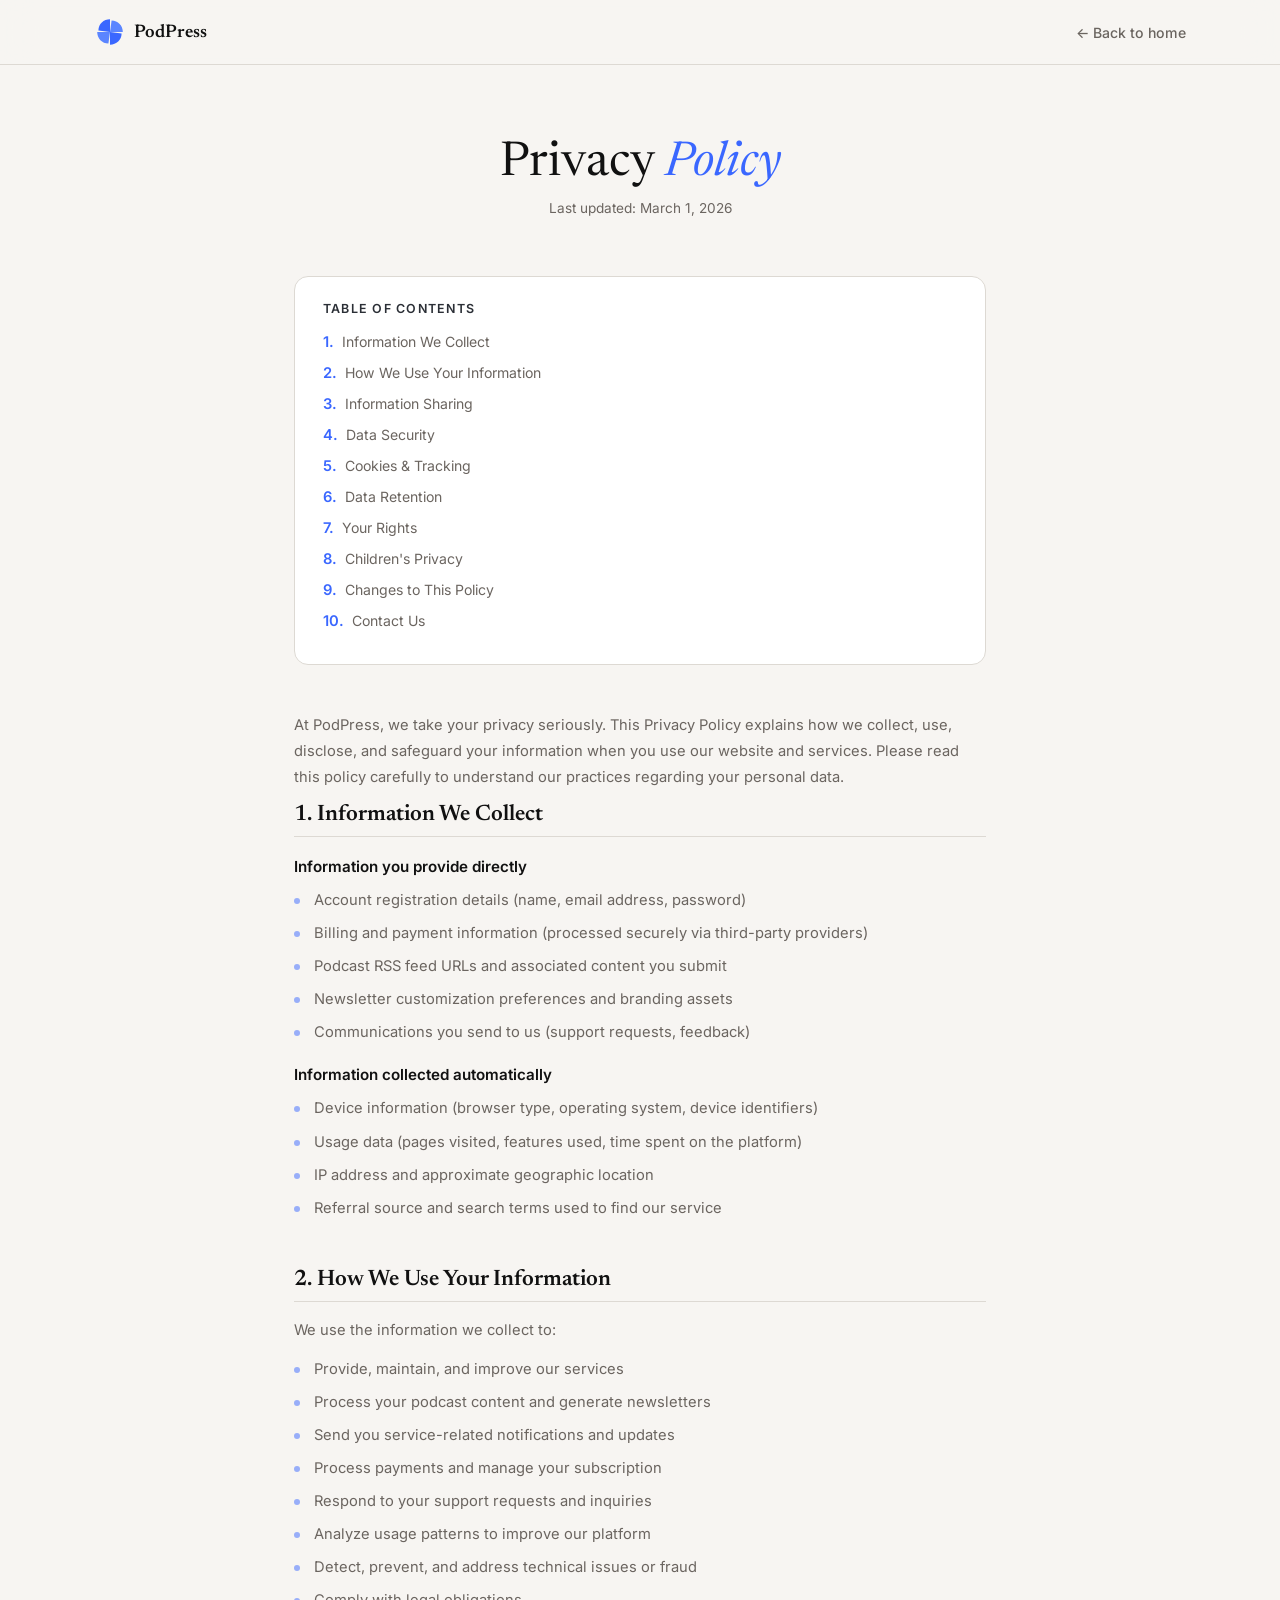
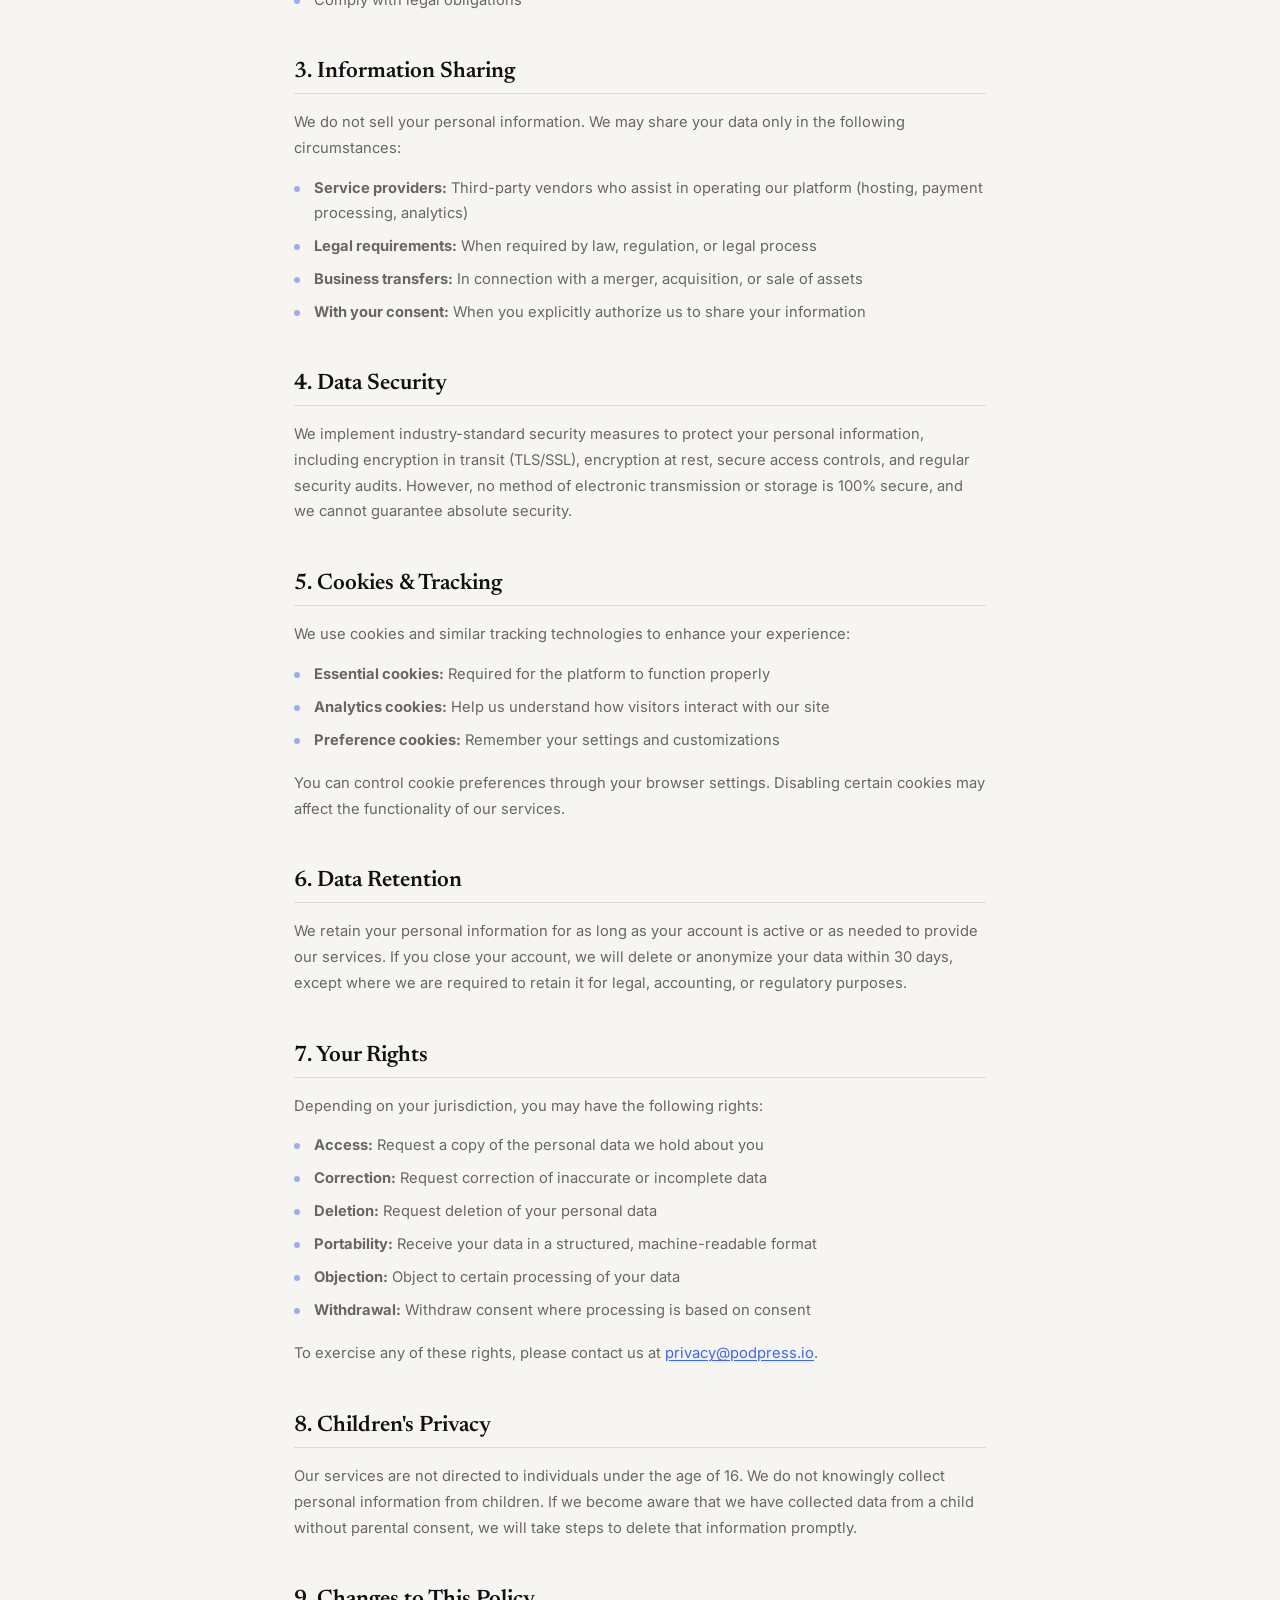
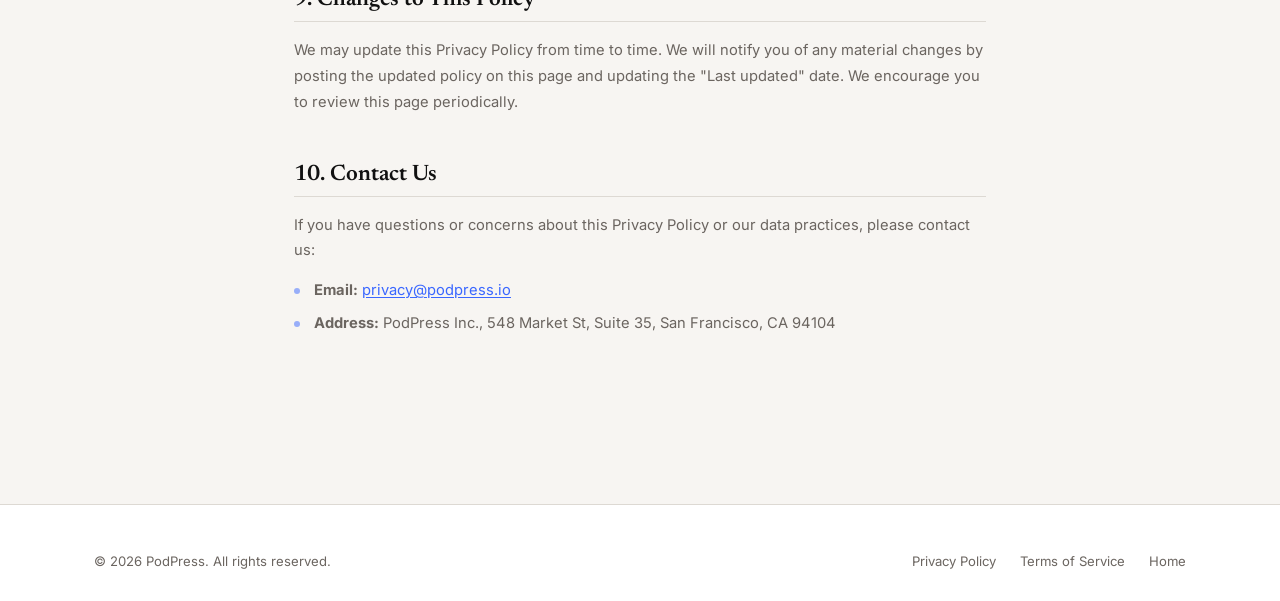
==== privacy.html @ ce77e9a1 "Add Privacy Policy and Terms of Service pages, link from footer Co-Authored-By: Claude Opus 4.6 <nor" ====
<!DOCTYPE html>
<html lang="en">
<head>
  <meta charset="UTF-8" />
  <meta name="viewport" content="width=device-width, initial-scale=1.0" />
  <title>Privacy Policy — PodPress</title>
  <meta name="description" content="PodPress Privacy Policy. Learn how we collect, use, and protect your personal data." />
  <link rel="preconnect" href="https://fonts.googleapis.com" />
  <link rel="preconnect" href="https://fonts.gstatic.com" crossorigin />
  <link href="https://fonts.googleapis.com/css2?family=Newsreader:ital,opsz,wght@0,6..72,400;0,6..72,500;0,6..72,600;0,6..72,700;1,6..72,400;1,6..72,500;1,6..72,600&family=Inter:wght@400;500;600;700&display=swap" rel="stylesheet" />
  <style>
    *, *::before, *::after { margin: 0; padding: 0; box-sizing: border-box; }
    :root {
      --ink: #111111;
      --porcelain: #F7F5F2;
      --slate: #2B2F36;
      --ampersand: #FF5A1F;
      --cornflower: #3A67FF;
      --bg: var(--porcelain);
      --surface: #ffffff;
      --border: #DDD9D3;
      --text: var(--ink);
      --text-muted: #6B6560;
      --radius: 14px;
      --radius-full: 999px;
      --font-display: 'Newsreader', Georgia, serif;
      --font-body: 'Inter', -apple-system, sans-serif;
    }
    html { scroll-behavior: smooth; font-size: 16px; }
    body {
      font-family: var(--font-body);
      background: var(--bg);
      color: var(--text);
      -webkit-font-smoothing: antialiased;
    }
    a { color: inherit; text-decoration: none; }

    /* Navbar */
    .navbar {
      position: fixed; top: 0; left: 0; right: 0; z-index: 1000;
      padding: 16px 0;
      background: rgba(247, 245, 242, 0.9);
      backdrop-filter: blur(16px);
      border-bottom: 1px solid var(--border);
    }
    .container { max-width: 1140px; margin: 0 auto; padding: 0 24px; }
    .navbar .container { display: flex; align-items: center; justify-content: space-between; }
    .nav-logo { display: flex; align-items: center; gap: 8px; font-family: var(--font-display); font-size: 1.15rem; font-weight: 600; }
    .logo-icon { width: 32px; height: 32px; }
    .logo-icon svg { width: 100%; height: 100%; }
    .nav-back {
      font-size: 0.88rem; font-weight: 500; color: var(--text-muted);
      display: flex; align-items: center; gap: 6px; transition: color 0.2s;
    }
    .nav-back:hover { color: var(--ink); }

    /* Legal page layout */
    .legal-hero {
      padding: 140px 0 60px;
      text-align: center;
    }
    .legal-hero h1 {
      font-family: var(--font-display);
      font-size: clamp(2rem, 4vw, 3rem);
      font-weight: 400;
      margin-bottom: 12px;
    }
    .legal-hero h1 em { font-style: italic; color: var(--cornflower); }
    .legal-hero .updated {
      font-size: 0.85rem;
      color: var(--text-muted);
    }

    .legal-content {
      max-width: 740px;
      margin: 0 auto;
      padding: 0 24px 120px;
    }
    .legal-content section {
      margin-bottom: 48px;
      padding: 0;
    }
    .legal-content h2 {
      font-family: var(--font-display);
      font-size: 1.4rem;
      font-weight: 600;
      margin-bottom: 16px;
      color: var(--ink);
      padding-bottom: 10px;
      border-bottom: 1px solid var(--border);
    }
    .legal-content h3 {
      font-size: 0.95rem;
      font-weight: 600;
      margin: 20px 0 8px;
      color: var(--ink);
    }
    .legal-content p {
      font-size: 0.92rem;
      line-height: 1.75;
      color: var(--text-muted);
      margin-bottom: 14px;
    }
    .legal-content ul {
      list-style: none;
      margin: 12px 0 18px;
      padding: 0;
    }
    .legal-content li {
      font-size: 0.92rem;
      line-height: 1.7;
      color: var(--text-muted);
      padding-left: 20px;
      position: relative;
      margin-bottom: 8px;
    }
    .legal-content li::before {
      content: '';
      position: absolute;
      left: 0;
      top: 10px;
      width: 6px;
      height: 6px;
      border-radius: 50%;
      background: var(--cornflower);
      opacity: 0.5;
    }
    .legal-content a {
      color: var(--cornflower);
      text-decoration: underline;
      text-underline-offset: 2px;
    }
    .legal-content a:hover { color: #2850d9; }

    /* Table of contents */
    .legal-toc {
      background: var(--surface);
      border: 1px solid var(--border);
      border-radius: var(--radius);
      padding: 24px 28px;
      margin-bottom: 48px;
    }
    .legal-toc h3 {
      font-size: 0.78rem;
      font-weight: 600;
      text-transform: uppercase;
      letter-spacing: 0.1em;
      color: var(--slate);
      margin: 0 0 14px;
    }
    .legal-toc ol {
      list-style: none;
      counter-reset: toc;
      padding: 0;
      margin: 0;
    }
    .legal-toc li {
      counter-increment: toc;
      padding-left: 0;
      margin-bottom: 6px;
    }
    .legal-toc li::before {
      content: counter(toc) '.';
      position: static;
      width: auto; height: auto;
      background: none; border-radius: 0;
      font-weight: 600;
      color: var(--cornflower);
      margin-right: 8px;
      opacity: 1;
    }
    .legal-toc a {
      text-decoration: none;
      color: var(--text-muted);
      font-size: 0.88rem;
    }
    .legal-toc a:hover { color: var(--ink); }

    /* Footer */
    .footer {
      background: var(--surface);
      padding: 48px 0 32px;
      border-top: 1px solid var(--border);
    }
    .footer-inner {
      display: flex;
      align-items: center;
      justify-content: space-between;
    }
    .footer-inner span {
      font-size: 0.82rem;
      color: var(--text-muted);
    }
    .footer-links { display: flex; gap: 24px; }
    .footer-links a {
      font-size: 0.82rem;
      color: var(--text-muted);
      transition: color 0.2s;
    }
    .footer-links a:hover { color: var(--cornflower); }

    @media (max-width: 768px) {
      .legal-hero { padding: 120px 0 40px; }
      .legal-content section { margin-bottom: 36px; }
      .footer-inner { flex-direction: column; gap: 16px; text-align: center; }
    }
  </style>
</head>
<body>

  <!-- Navbar -->
  <nav class="navbar">
    <div class="container">
      <a href="index.html" class="nav-logo">
        <div class="logo-icon"><svg viewBox="0 0 40 40" fill="none" xmlns="http://www.w3.org/2000/svg"><path d="M20 20L20 4C12 4 5.5 10 5.5 18Z" fill="#3A67FF"/><path d="M20 20L36 20C36 12 30 5.5 22 5.5Z" fill="#5B85FF"/><path d="M20 20L20 36C28 36 34.5 30 34.5 22Z" fill="#3A67FF"/><path d="M20 20L4 20C4 28 10 34.5 18 34.5Z" fill="#5B85FF"/></svg></div>
        PodPress
      </a>
      <a href="index.html" class="nav-back">&larr; Back to home</a>
    </div>
  </nav>

  <!-- Hero -->
  <div class="legal-hero">
    <h1>Privacy <em>Policy</em></h1>
    <p class="updated">Last updated: March 1, 2026</p>
  </div>

  <!-- Content -->
  <div class="legal-content">

    <div class="legal-toc">
      <h3>Table of Contents</h3>
      <ol>
        <li><a href="#info-collect">Information We Collect</a></li>
        <li><a href="#info-use">How We Use Your Information</a></li>
        <li><a href="#info-share">Information Sharing</a></li>
        <li><a href="#data-security">Data Security</a></li>
        <li><a href="#cookies">Cookies &amp; Tracking</a></li>
        <li><a href="#data-retention">Data Retention</a></li>
        <li><a href="#your-rights">Your Rights</a></li>
        <li><a href="#children">Children's Privacy</a></li>
        <li><a href="#changes">Changes to This Policy</a></li>
        <li><a href="#contact">Contact Us</a></li>
      </ol>
    </div>

    <p>At PodPress, we take your privacy seriously. This Privacy Policy explains how we collect, use, disclose, and safeguard your information when you use our website and services. Please read this policy carefully to understand our practices regarding your personal data.</p>

    <section id="info-collect">
      <h2>1. Information We Collect</h2>
      <h3>Information you provide directly</h3>
      <ul>
        <li>Account registration details (name, email address, password)</li>
        <li>Billing and payment information (processed securely via third-party providers)</li>
        <li>Podcast RSS feed URLs and associated content you submit</li>
        <li>Newsletter customization preferences and branding assets</li>
        <li>Communications you send to us (support requests, feedback)</li>
      </ul>
      <h3>Information collected automatically</h3>
      <ul>
        <li>Device information (browser type, operating system, device identifiers)</li>
        <li>Usage data (pages visited, features used, time spent on the platform)</li>
        <li>IP address and approximate geographic location</li>
        <li>Referral source and search terms used to find our service</li>
      </ul>
    </section>

    <section id="info-use">
      <h2>2. How We Use Your Information</h2>
      <p>We use the information we collect to:</p>
      <ul>
        <li>Provide, maintain, and improve our services</li>
        <li>Process your podcast content and generate newsletters</li>
        <li>Send you service-related notifications and updates</li>
        <li>Process payments and manage your subscription</li>
        <li>Respond to your support requests and inquiries</li>
        <li>Analyze usage patterns to improve our platform</li>
        <li>Detect, prevent, and address technical issues or fraud</li>
        <li>Comply with legal obligations</li>
      </ul>
    </section>

    <section id="info-share">
      <h2>3. Information Sharing</h2>
      <p>We do not sell your personal information. We may share your data only in the following circumstances:</p>
      <ul>
        <li><strong>Service providers:</strong> Third-party vendors who assist in operating our platform (hosting, payment processing, analytics)</li>
        <li><strong>Legal requirements:</strong> When required by law, regulation, or legal process</li>
        <li><strong>Business transfers:</strong> In connection with a merger, acquisition, or sale of assets</li>
        <li><strong>With your consent:</strong> When you explicitly authorize us to share your information</li>
      </ul>
    </section>

    <section id="data-security">
      <h2>4. Data Security</h2>
      <p>We implement industry-standard security measures to protect your personal information, including encryption in transit (TLS/SSL), encryption at rest, secure access controls, and regular security audits. However, no method of electronic transmission or storage is 100% secure, and we cannot guarantee absolute security.</p>
    </section>

    <section id="cookies">
      <h2>5. Cookies &amp; Tracking</h2>
      <p>We use cookies and similar tracking technologies to enhance your experience:</p>
      <ul>
        <li><strong>Essential cookies:</strong> Required for the platform to function properly</li>
        <li><strong>Analytics cookies:</strong> Help us understand how visitors interact with our site</li>
        <li><strong>Preference cookies:</strong> Remember your settings and customizations</li>
      </ul>
      <p>You can control cookie preferences through your browser settings. Disabling certain cookies may affect the functionality of our services.</p>
    </section>

    <section id="data-retention">
      <h2>6. Data Retention</h2>
      <p>We retain your personal information for as long as your account is active or as needed to provide our services. If you close your account, we will delete or anonymize your data within 30 days, except where we are required to retain it for legal, accounting, or regulatory purposes.</p>
    </section>

    <section id="your-rights">
      <h2>7. Your Rights</h2>
      <p>Depending on your jurisdiction, you may have the following rights:</p>
      <ul>
        <li><strong>Access:</strong> Request a copy of the personal data we hold about you</li>
        <li><strong>Correction:</strong> Request correction of inaccurate or incomplete data</li>
        <li><strong>Deletion:</strong> Request deletion of your personal data</li>
        <li><strong>Portability:</strong> Receive your data in a structured, machine-readable format</li>
        <li><strong>Objection:</strong> Object to certain processing of your data</li>
        <li><strong>Withdrawal:</strong> Withdraw consent where processing is based on consent</li>
      </ul>
      <p>To exercise any of these rights, please contact us at <a href="mailto:privacy@podpress.io">privacy@podpress.io</a>.</p>
    </section>

    <section id="children">
      <h2>8. Children's Privacy</h2>
      <p>Our services are not directed to individuals under the age of 16. We do not knowingly collect personal information from children. If we become aware that we have collected data from a child without parental consent, we will take steps to delete that information promptly.</p>
    </section>

    <section id="changes">
      <h2>9. Changes to This Policy</h2>
      <p>We may update this Privacy Policy from time to time. We will notify you of any material changes by posting the updated policy on this page and updating the "Last updated" date. We encourage you to review this page periodically.</p>
    </section>

    <section id="contact">
      <h2>10. Contact Us</h2>
      <p>If you have questions or concerns about this Privacy Policy or our data practices, please contact us:</p>
      <ul>
        <li><strong>Email:</strong> <a href="mailto:privacy@podpress.io">privacy@podpress.io</a></li>
        <li><strong>Address:</strong> PodPress Inc., 548 Market St, Suite 35, San Francisco, CA 94104</li>
      </ul>
    </section>

  </div>

  <!-- Footer -->
  <footer class="footer">
    <div class="container">
      <div class="footer-inner">
        <span>&copy; 2026 PodPress. All rights reserved.</span>
        <div class="footer-links">
          <a href="privacy.html">Privacy Policy</a>
          <a href="terms.html">Terms of Service</a>
          <a href="index.html">Home</a>
        </div>
      </div>
    </div>
  </footer>

</body>
</html>
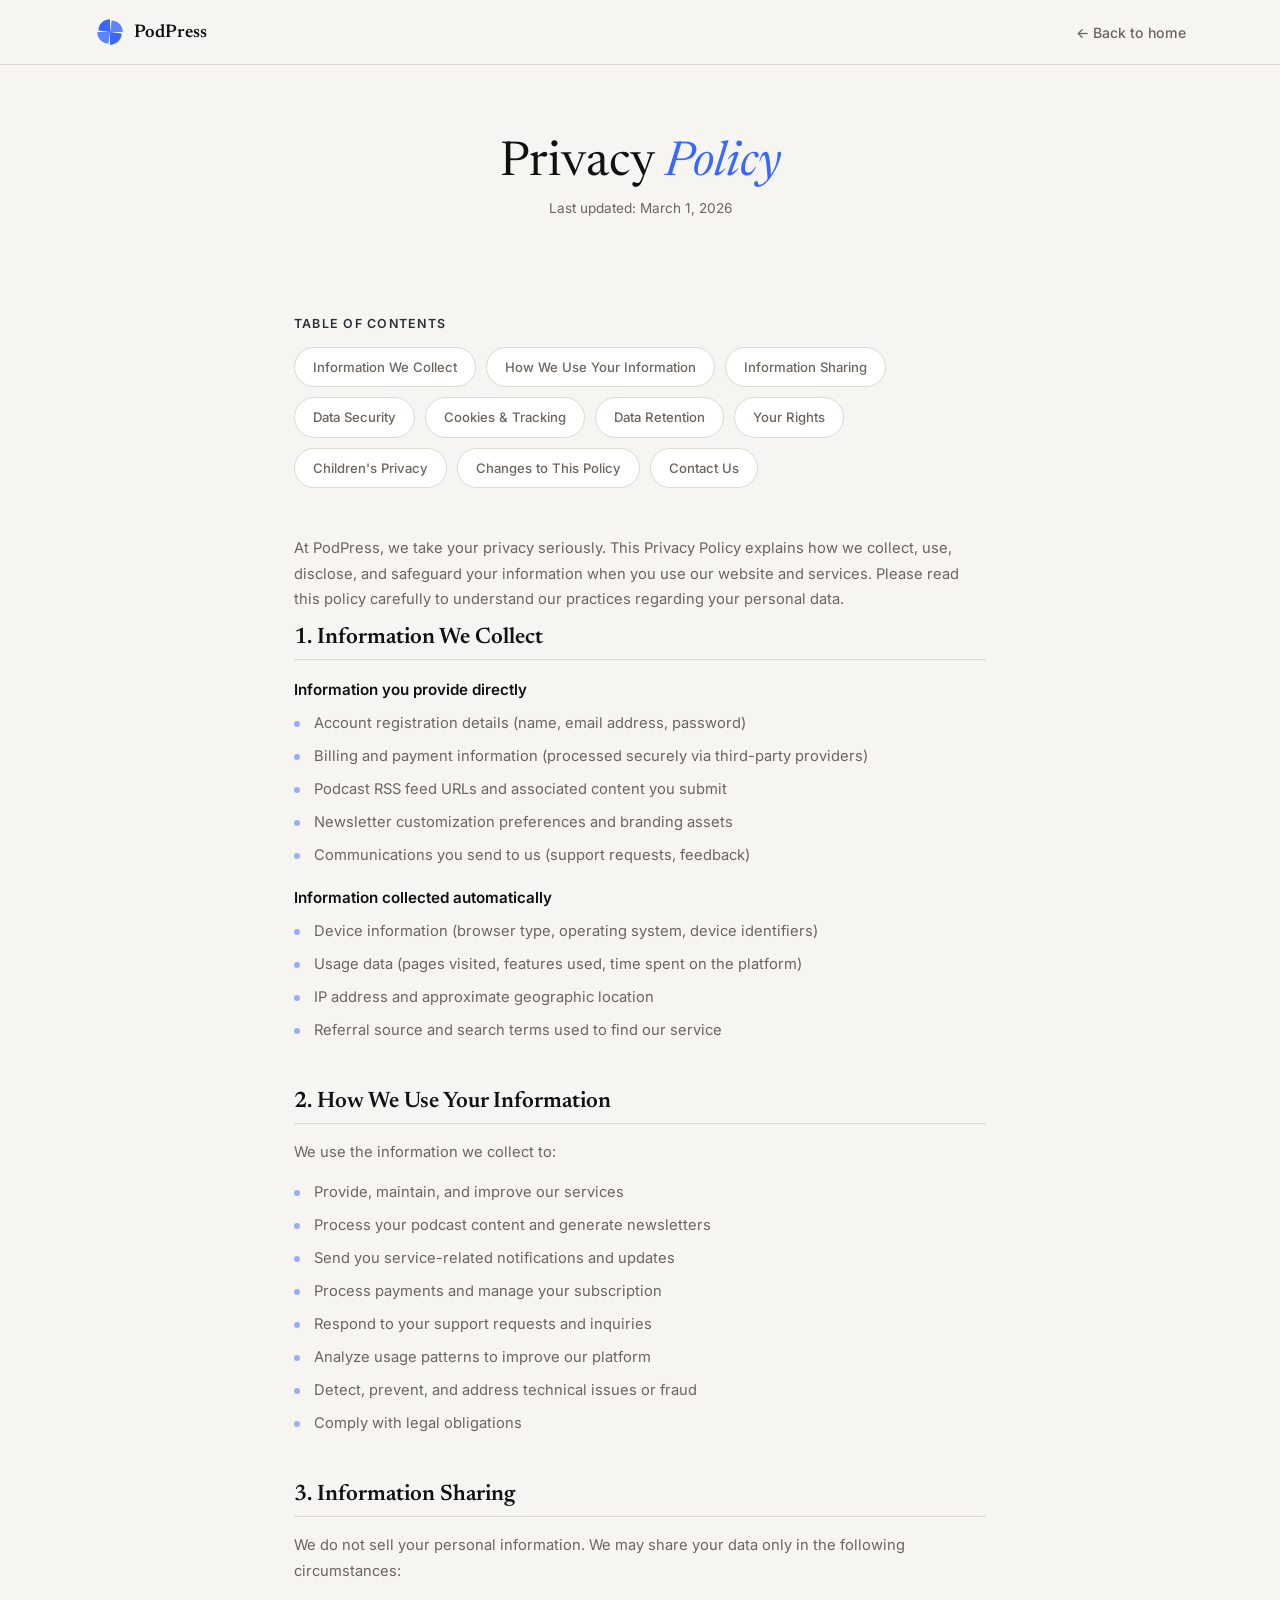
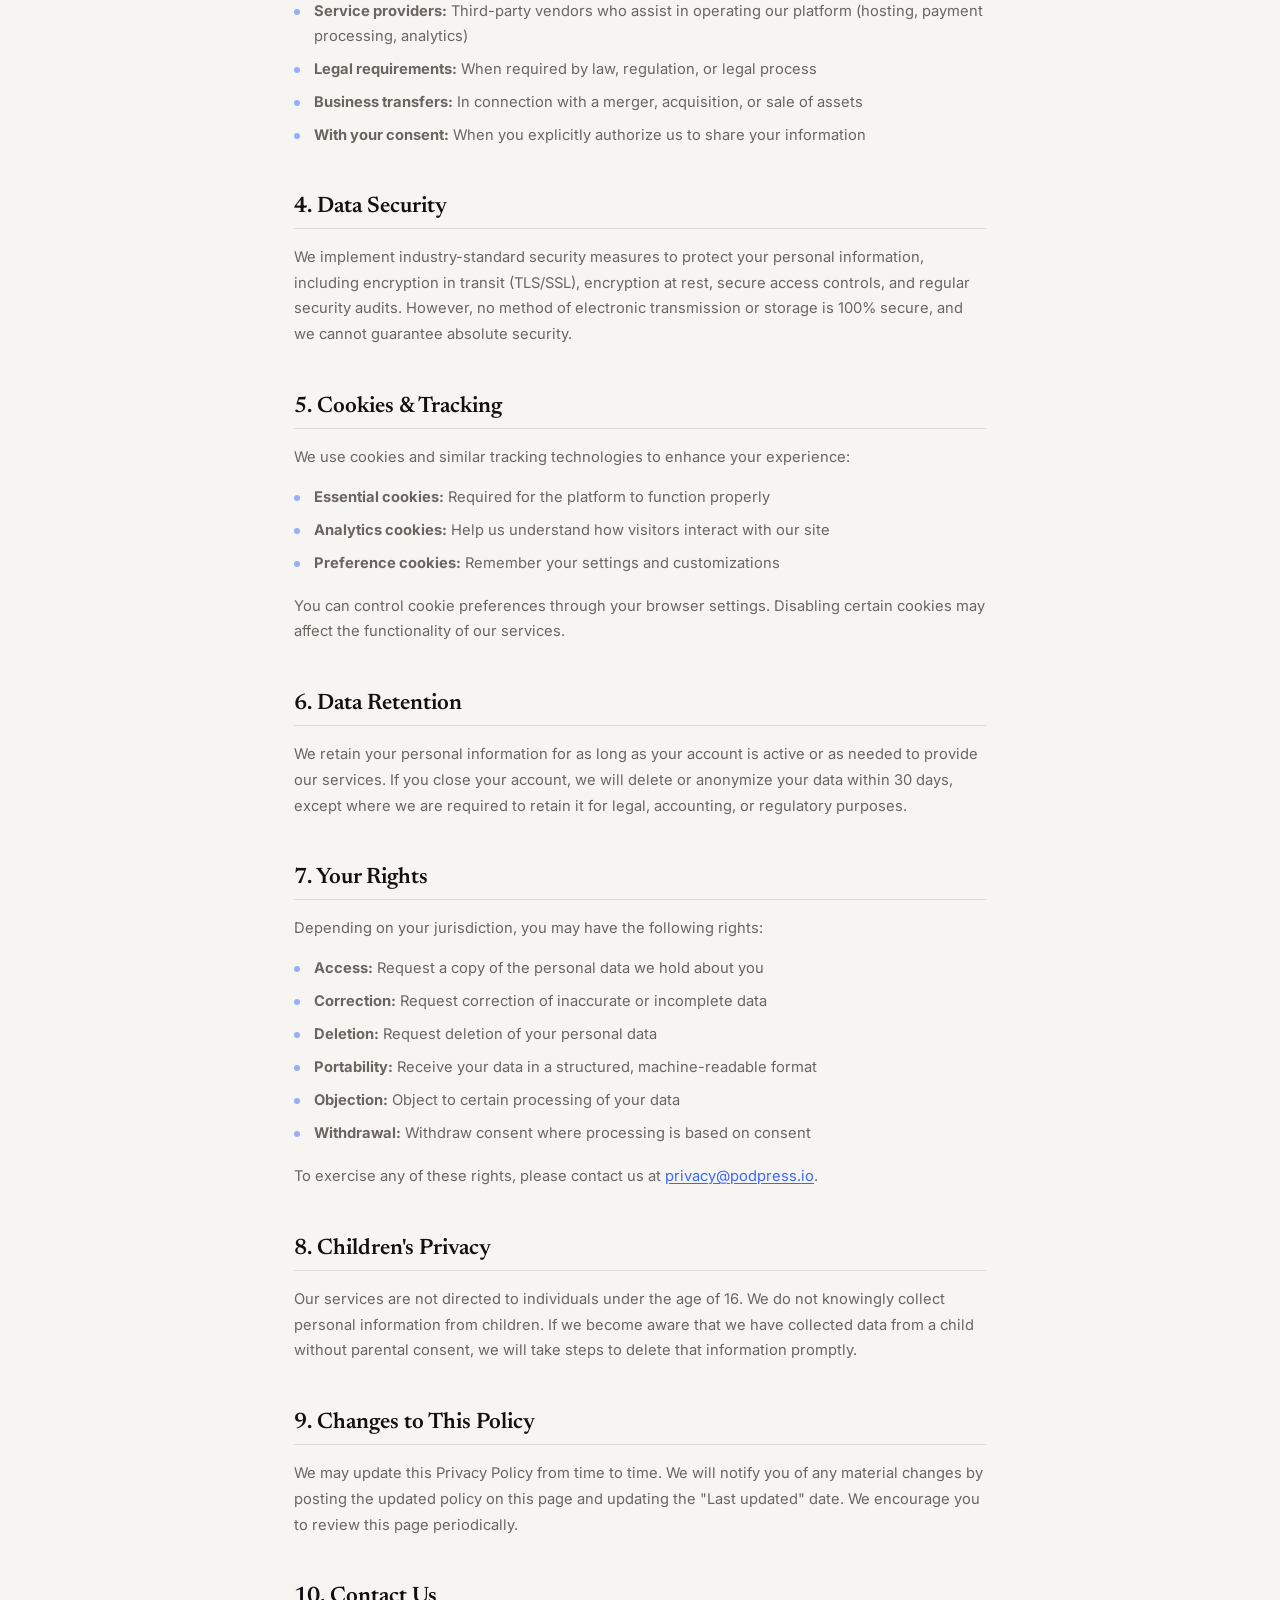
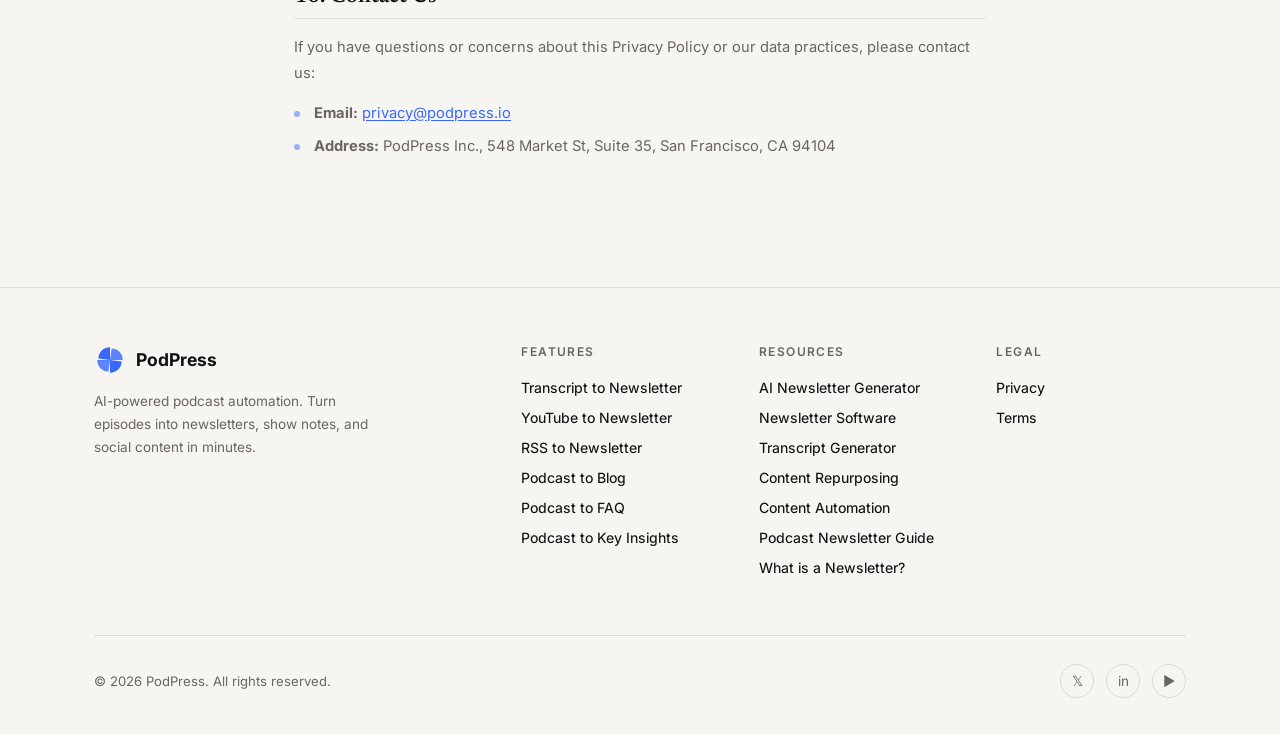
==== commit 0b1bbdb4: "Standardise margins and container widths across all pages - Container max-width: 900px → 1140px (nav" ====
--- a/privacy.html
+++ b/privacy.html
@@ -56,7 +56,7 @@
 
     /* Legal page layout */
     .legal-hero {
-      padding: 140px 0 60px;
+      padding: 140px 0 100px;
       text-align: center;
     }
     .legal-hero h1 {
@@ -74,7 +74,7 @@
     .legal-content {
       max-width: 740px;
       margin: 0 auto;
-      padding: 0 24px 120px;
+      padding: 0 24px 80px;
     }
     .legal-content section {
       margin-bottom: 48px;
@@ -132,12 +132,8 @@
     }
     .legal-content a:hover { color: #2850d9; }
 
-    /* Table of contents */
+    /* Table of contents — pills */
     .legal-toc {
-      background: var(--surface);
-      border: 1px solid var(--border);
-      border-radius: var(--radius);
-      padding: 24px 28px;
       margin-bottom: 48px;
     }
     .legal-toc h3 {
@@ -146,63 +142,129 @@
       text-transform: uppercase;
       letter-spacing: 0.1em;
       color: var(--slate);
-      margin: 0 0 14px;
+      margin: 0 0 16px;
     }
     .legal-toc ol {
       list-style: none;
-      counter-reset: toc;
+      display: flex;
+      flex-wrap: wrap;
+      gap: 10px;
       padding: 0;
       margin: 0;
     }
     .legal-toc li {
-      counter-increment: toc;
-      padding-left: 0;
-      margin-bottom: 6px;
+      margin: 0;
+      padding: 0;
     }
     .legal-toc li::before {
-      content: counter(toc) '.';
-      position: static;
-      width: auto; height: auto;
-      background: none; border-radius: 0;
-      font-weight: 600;
+      display: none;
+    }
+    .legal-toc a {
+      display: inline-block;
+      text-decoration: none;
+      font-size: 0.82rem;
+      font-weight: 500;
+      color: var(--text-muted);
+      background: var(--surface);
+      border: 1px solid var(--border);
+      border-radius: 100px;
+      padding: 8px 18px;
+      transition: all 0.25s ease;
+    }
+    .legal-toc a:hover {
       color: var(--cornflower);
-      margin-right: 8px;
-      opacity: 1;
-    }
-    .legal-toc a {
-      text-decoration: none;
-      color: var(--text-muted);
-      font-size: 0.88rem;
-    }
-    .legal-toc a:hover { color: var(--ink); }
+      border-color: var(--cornflower);
+      background: rgba(58, 103, 255, 0.06);
+      transform: translateY(-1px);
+    }
 
     /* Footer */
     .footer {
-      background: var(--surface);
-      padding: 48px 0 32px;
       border-top: 1px solid var(--border);
-    }
-    .footer-inner {
+      padding: 56px 0 36px;
+    }
+    .footer-grid {
+      display: grid;
+      grid-template-columns: 2fr 1fr 1fr 1fr;
+      gap: 48px;
+      margin-bottom: 48px;
+    }
+    .footer-brand a {
+      display: flex;
+      align-items: center;
+      gap: 10px;
+      text-decoration: none;
+      font-family: var(--font-body);
+      font-weight: 700;
+      font-size: 1.1rem;
+      color: var(--ink);
+    }
+    .footer-brand svg { width: 32px; height: 32px; }
+    .footer-brand p {
+      color: var(--text-muted);
+      font-size: 0.85rem;
+      line-height: 1.7;
+      margin-top: 14px;
+      max-width: 280px;
+    }
+    .footer-col h4 {
+      font-family: var(--font-body);
+      font-size: 0.75rem;
+      font-weight: 600;
+      text-transform: uppercase;
+      letter-spacing: 0.12em;
+      color: var(--text-muted);
+      margin-bottom: 18px;
+    }
+    .footer-col ul { list-style: none; }
+    .footer-col li { margin-bottom: 10px; }
+    .footer-col a {
+      font-size: 0.88rem;
+      color: var(--ink);
+      text-decoration: none;
+      transition: color 0.2s;
+      font-weight: 450;
+    }
+    .footer-col a:hover { color: var(--cornflower); }
+    .footer-bottom {
       display: flex;
       align-items: center;
       justify-content: space-between;
-    }
-    .footer-inner span {
+      padding-top: 28px;
+      border-top: 1px solid var(--border);
       font-size: 0.82rem;
       color: var(--text-muted);
     }
-    .footer-links { display: flex; gap: 24px; }
-    .footer-links a {
-      font-size: 0.82rem;
-      color: var(--text-muted);
-      transition: color 0.2s;
-    }
-    .footer-links a:hover { color: var(--cornflower); }
+    .footer-socials {
+      display: flex;
+      gap: 12px;
+    }
+    .footer-socials a {
+      width: 34px;
+      height: 34px;
+      border-radius: 50%;
+      background: var(--bg);
+      border: 1px solid var(--border);
+      display: flex;
+      align-items: center;
+      justify-content: center;
+      font-size: 0.85rem;
+      color: var(--text-muted);
+      text-decoration: none;
+      transition: all 0.2s;
+    }
+    .footer-socials a:hover {
+      background: var(--ink);
+      color: var(--porcelain);
+      border-color: var(--ink);
+    }
 
     @media (max-width: 768px) {
       .legal-hero { padding: 120px 0 40px; }
       .legal-content section { margin-bottom: 36px; }
-      .footer-inner { flex-direction: column; gap: 16px; text-align: center; }
+      .footer-grid { grid-template-columns: 1fr 1fr; gap: 32px; }
+      .footer-brand { grid-column: span 2; }
+      .footer-bottom { flex-direction: column; gap: 16px; text-align: center; }
     }
   </style>
 </head>
@@ -350,12 +412,51 @@
   <!-- Footer -->
   <footer class="footer">
     <div class="container">
-      <div class="footer-inner">
+      <div class="footer-grid">
+        <div class="footer-brand">
+          <a href="index.html">
+            <svg viewBox="0 0 40 40" fill="none" xmlns="http://www.w3.org/2000/svg" width="32" height="32"><path d="M20 20L20 4C12 4 5.5 10 5.5 18Z" fill="#3A67FF"/><path d="M20 20L36 20C36 12 30 5.5 22 5.5Z" fill="#5B85FF"/><path d="M20 20L20 36C28 36 34.5 30 34.5 22Z" fill="#3A67FF"/><path d="M20 20L4 20C4 28 10 34.5 18 34.5Z" fill="#5B85FF"/></svg>
+            PodPress
+          </a>
+          <p>AI-powered podcast automation. Turn episodes into newsletters, show notes, and social content in minutes.</p>
+        </div>
+        <div class="footer-col">
+          <h4>Features</h4>
+          <ul>
+            <li><a href="transcript-to-newsletter.html">Transcript to Newsletter</a></li>
+            <li><a href="youtube-to-newsletter.html">YouTube to Newsletter</a></li>
+            <li><a href="rss-to-newsletter.html">RSS to Newsletter</a></li>
+            <li><a href="podcast-to-blog.html">Podcast to Blog</a></li>
+            <li><a href="podcast-to-faq.html">Podcast to FAQ</a></li>
+            <li><a href="podcast-to-insights.html">Podcast to Key Insights</a></li>
+          </ul>
+        </div>
+        <div class="footer-col">
+          <h4>Resources</h4>
+          <ul>
+            <li><a href="ai-newsletter-generator.html">AI Newsletter Generator</a></li>
+            <li><a href="newsletter-software.html">Newsletter Software</a></li>
+            <li><a href="transcript-generator.html">Transcript Generator</a></li>
+            <li><a href="content-repurposing.html">Content Repurposing</a></li>
+            <li><a href="content-automation.html">Content Automation</a></li>
+            <li><a href="podcast-newsletter-guide.html">Podcast Newsletter Guide</a></li>
+            <li><a href="what-is-a-newsletter.html">What is a Newsletter?</a></li>
+          </ul>
+        </div>
+        <div class="footer-col">
+          <h4>Legal</h4>
+          <ul>
+            <li><a href="privacy.html">Privacy</a></li>
+            <li><a href="terms.html">Terms</a></li>
+          </ul>
+        </div>
+      </div>
+      <div class="footer-bottom">
         <span>&copy; 2026 PodPress. All rights reserved.</span>
-        <div class="footer-links">
-          <a href="privacy.html">Privacy Policy</a>
-          <a href="terms.html">Terms of Service</a>
-          <a href="index.html">Home</a>
+        <div class="footer-socials">
+          <a href="#" aria-label="Twitter">&#120143;</a>
+          <a href="#" aria-label="LinkedIn">in</a>
+          <a href="#" aria-label="YouTube">&#9654;</a>
         </div>
       </div>
     </div>
